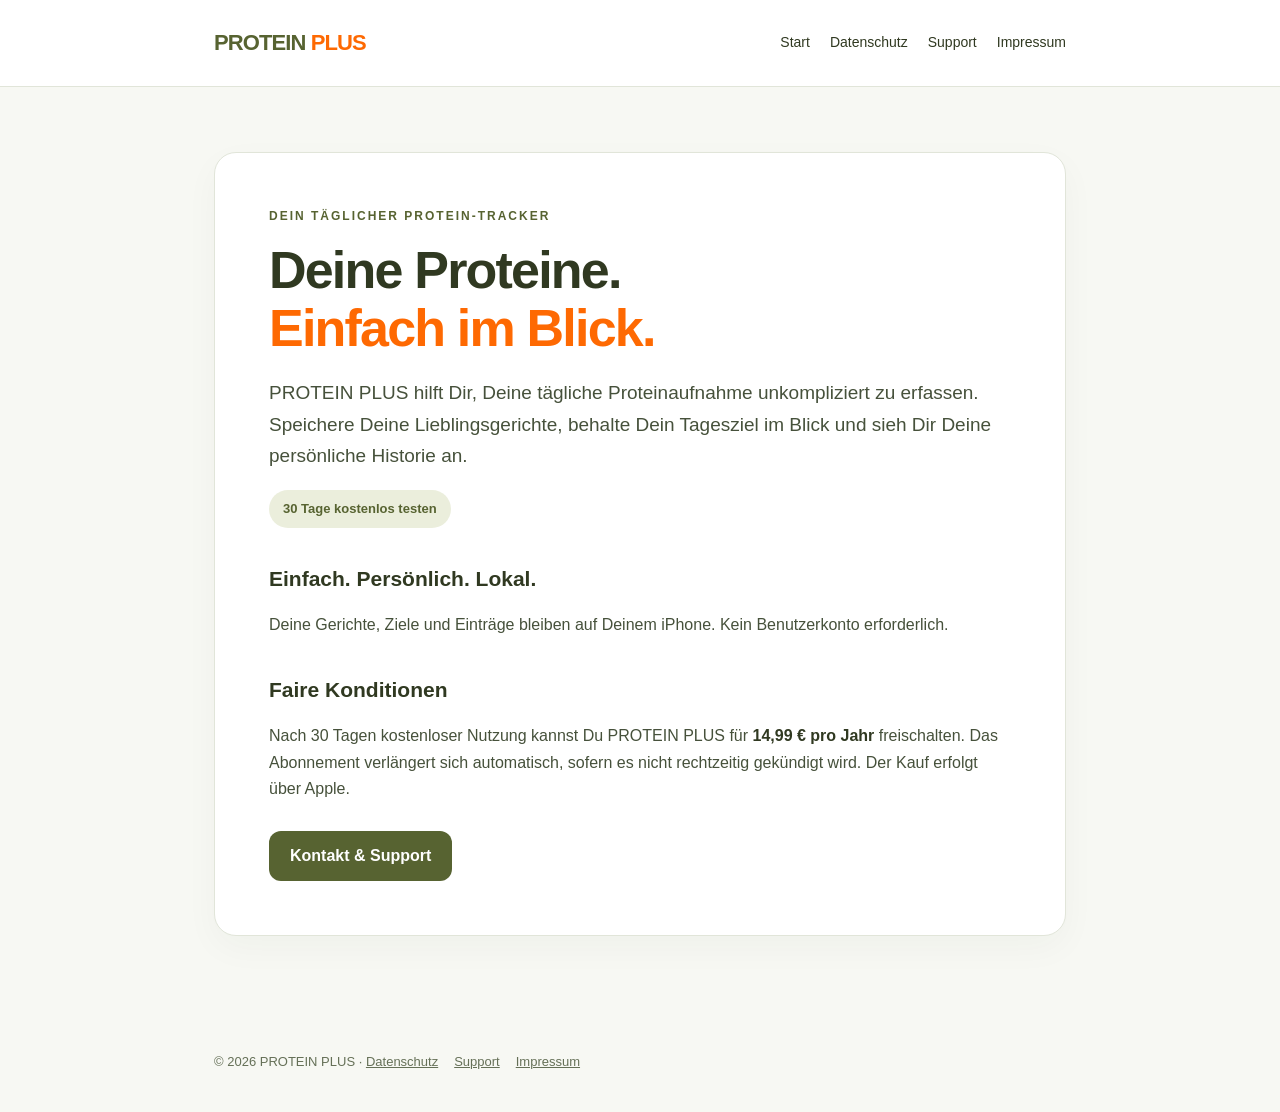
==== index.html @ f5c95c39 "Add files via upload" ====
<!doctype html><html lang="de"><head><meta charset="utf-8"><meta name="viewport" content="width=device-width,initial-scale=1"><meta name="color-scheme" content="light"><meta name="description" content="PROTEIN PLUS – Proteinaufnahme einfach erfassen."><title>Start | PROTEIN PLUS</title><link rel="stylesheet" href="style.css"></head><body><header><div class="wrap nav"><a class="brand" href="index.html">PROTEIN <span>PLUS</span></a><nav aria-label="Navigation"><a href="index.html">Start</a><a href="datenschutz.html">Datenschutz</a><a href="support.html">Support</a><a href="impressum.html">Impressum</a></nav></div></header><main><div class="wrap"><article class="card"><div class="eyebrow">Dein täglicher Protein-Tracker</div><h1>Deine Proteine.<br><span class="accent">Einfach im Blick.</span></h1><p class="lead">PROTEIN PLUS hilft Dir, Deine tägliche Proteinaufnahme unkompliziert zu erfassen. Speichere Deine Lieblingsgerichte, behalte Dein Tagesziel im Blick und sieh Dir Deine persönliche Historie an.</p><span class="pill">30 Tage kostenlos testen</span><h2>Einfach. Persönlich. Lokal.</h2><p>Deine Gerichte, Ziele und Einträge bleiben auf Deinem iPhone. Kein Benutzerkonto erforderlich.</p><h2>Faire Konditionen</h2><p>Nach 30 Tagen kostenloser Nutzung kannst Du PROTEIN PLUS für <strong>14,99 € pro Jahr</strong> freischalten. Das Abonnement verlängert sich automatisch, sofern es nicht rechtzeitig gekündigt wird. Der Kauf erfolgt über Apple.</p><a class="button" href="support.html">Kontakt & Support</a></article></div></main><footer><div class="wrap">© 2026 PROTEIN PLUS · <a href="datenschutz.html">Datenschutz</a><a href="support.html">Support</a><a href="impressum.html">Impressum</a></div></footer></body></html>
---- style.css ----
:root{--green:#576331;--orange:#FE6902;--ink:#303921;--muted:#657057;--bg:#F7F8F3;--line:#E1E5D9}*{box-sizing:border-box}body{margin:0;font-family:-apple-system,BlinkMacSystemFont,"Helvetica Neue",Arial,sans-serif;background:var(--bg);color:var(--ink);line-height:1.65}header{background:#fff;border-bottom:1px solid var(--line)}.wrap{max-width:900px;margin:auto;padding:0 24px}.nav{display:flex;justify-content:space-between;align-items:center;gap:18px;min-height:86px;flex-wrap:wrap}.brand{font-size:22px;font-weight:850;letter-spacing:-.9px;color:var(--green);text-decoration:none}.brand span{color:var(--orange)}nav{display:flex;gap:20px;flex-wrap:wrap}nav a{font-size:14px;color:var(--ink);text-decoration:none}nav a:hover{color:var(--green)}main{padding:65px 0 90px}.eyebrow{color:var(--green);text-transform:uppercase;font-size:12px;font-weight:800;letter-spacing:2px}.card{background:white;border:1px solid var(--line);border-radius:22px;padding:clamp(25px,5vw,54px);box-shadow:0 12px 35px #17312809}h1{font-size:clamp(34px,5vw,52px);line-height:1.12;letter-spacing:-1.8px;margin:14px 0 20px}h2{font-size:21px;margin:34px 0 9px}p,li{color:#46513B}strong{color:var(--ink)}.lead{font-size:19px}.accent{color:var(--orange)}a{color:var(--green)}.pill{display:inline-block;background:#EBEEDC;color:var(--green);padding:8px 14px;border-radius:999px;font-weight:750;font-size:13px}.button{display:inline-block;background:var(--green);color:white;text-decoration:none;padding:12px 21px;border-radius:12px;font-weight:700;margin-top:12px}.rule{height:1px;background:var(--line);margin:30px 0}footer{padding:25px 0 40px;color:var(--muted);font-size:13px}footer a{margin-right:16px;color:var(--muted)}.note{padding:18px;background:#FFF1E5;border-left:4px solid var(--orange);border-radius:8px} @media(max-width:600px){.nav{padding:18px 0}main{padding-top:30px}nav{gap:13px}}
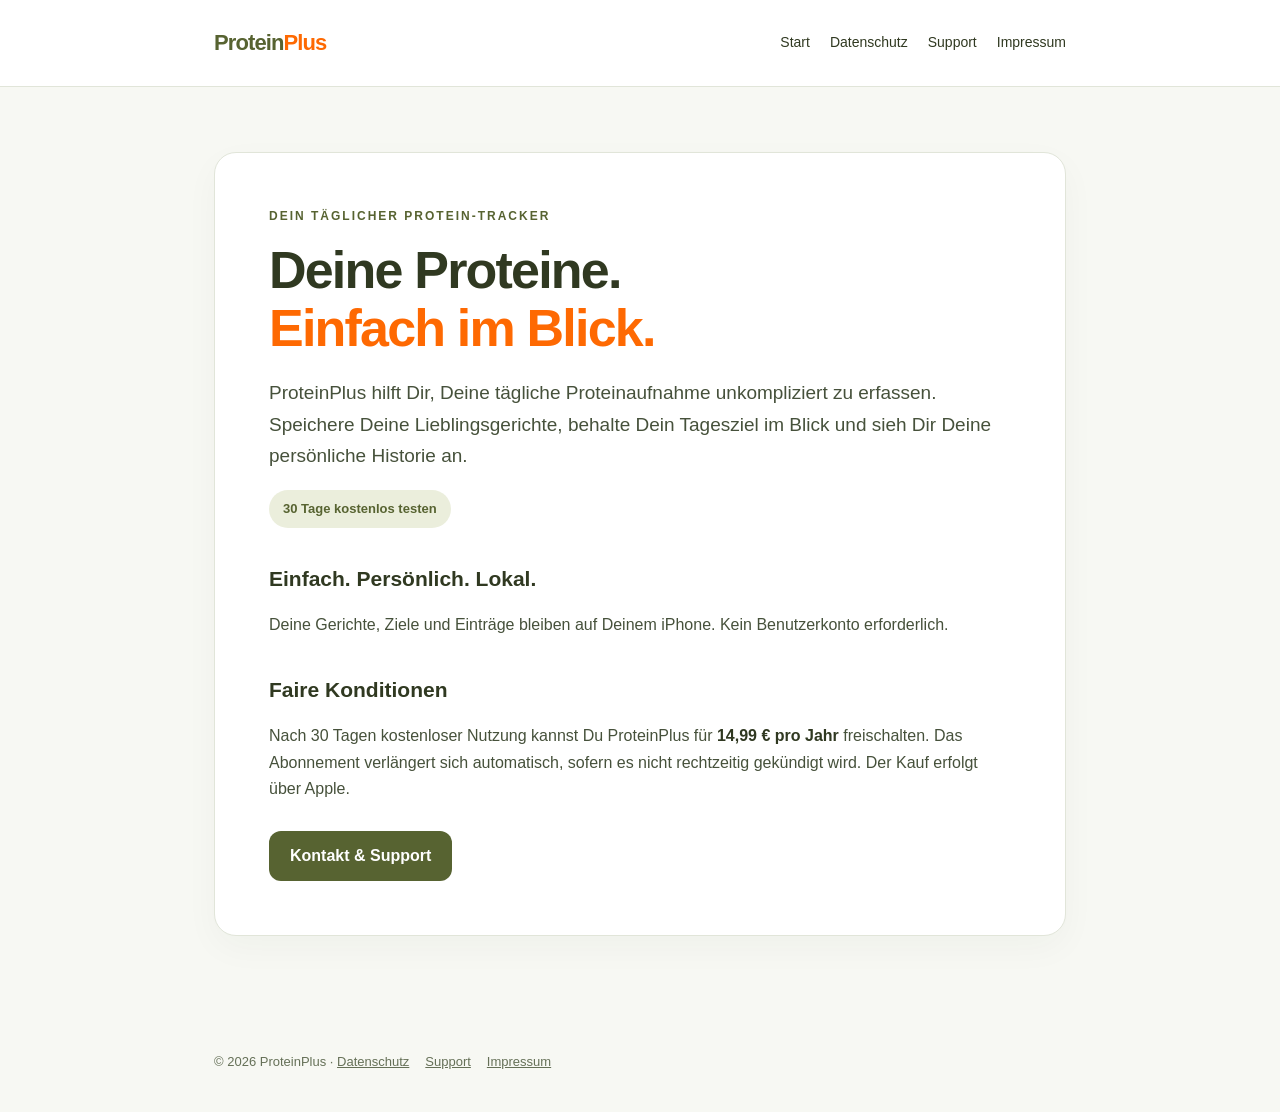
==== commit d40b7867: "Use ProteinPlus branding consistently" ====
--- a/index.html
+++ b/index.html
@@ -1 +1 @@
-<!doctype html><html lang="de"><head><meta charset="utf-8"><meta name="viewport" content="width=device-width,initial-scale=1"><meta name="color-scheme" content="light"><meta name="description" content="PROTEIN PLUS – Proteinaufnahme einfach erfassen."><title>Start | PROTEIN PLUS</title><link rel="stylesheet" href="style.css"></head><body><header><div class="wrap nav"><a class="brand" href="index.html">PROTEIN <span>PLUS</span></a><nav aria-label="Navigation"><a href="index.html">Start</a><a href="datenschutz.html">Datenschutz</a><a href="support.html">Support</a><a href="impressum.html">Impressum</a></nav></div></header><main><div class="wrap"><article class="card"><div class="eyebrow">Dein täglicher Protein-Tracker</div><h1>Deine Proteine.<br><span class="accent">Einfach im Blick.</span></h1><p class="lead">PROTEIN PLUS hilft Dir, Deine tägliche Proteinaufnahme unkompliziert zu erfassen. Speichere Deine Lieblingsgerichte, behalte Dein Tagesziel im Blick und sieh Dir Deine persönliche Historie an.</p><span class="pill">30 Tage kostenlos testen</span><h2>Einfach. Persönlich. Lokal.</h2><p>Deine Gerichte, Ziele und Einträge bleiben auf Deinem iPhone. Kein Benutzerkonto erforderlich.</p><h2>Faire Konditionen</h2><p>Nach 30 Tagen kostenloser Nutzung kannst Du PROTEIN PLUS für <strong>14,99 € pro Jahr</strong> freischalten. Das Abonnement verlängert sich automatisch, sofern es nicht rechtzeitig gekündigt wird. Der Kauf erfolgt über Apple.</p><a class="button" href="support.html">Kontakt & Support</a></article></div></main><footer><div class="wrap">© 2026 PROTEIN PLUS · <a href="datenschutz.html">Datenschutz</a><a href="support.html">Support</a><a href="impressum.html">Impressum</a></div></footer></body></html>+<!doctype html><html lang="de"><head><meta charset="utf-8"><meta name="viewport" content="width=device-width,initial-scale=1"><meta name="color-scheme" content="light"><meta name="description" content="ProteinPlus – Proteinaufnahme einfach erfassen."><title>Start | ProteinPlus</title><link rel="stylesheet" href="style.css"></head><body><header><div class="wrap nav"><a class="brand" href="index.html">Protein<span>Plus</span></a><nav aria-label="Navigation"><a href="index.html">Start</a><a href="datenschutz.html">Datenschutz</a><a href="support.html">Support</a><a href="impressum.html">Impressum</a></nav></div></header><main><div class="wrap"><article class="card"><div class="eyebrow">Dein täglicher Protein-Tracker</div><h1>Deine Proteine.<br><span class="accent">Einfach im Blick.</span></h1><p class="lead">ProteinPlus hilft Dir, Deine tägliche Proteinaufnahme unkompliziert zu erfassen. Speichere Deine Lieblingsgerichte, behalte Dein Tagesziel im Blick und sieh Dir Deine persönliche Historie an.</p><span class="pill">30 Tage kostenlos testen</span><h2>Einfach. Persönlich. Lokal.</h2><p>Deine Gerichte, Ziele und Einträge bleiben auf Deinem iPhone. Kein Benutzerkonto erforderlich.</p><h2>Faire Konditionen</h2><p>Nach 30 Tagen kostenloser Nutzung kannst Du ProteinPlus für <strong>14,99 € pro Jahr</strong> freischalten. Das Abonnement verlängert sich automatisch, sofern es nicht rechtzeitig gekündigt wird. Der Kauf erfolgt über Apple.</p><a class="button" href="support.html">Kontakt & Support</a></article></div></main><footer><div class="wrap">© 2026 ProteinPlus · <a href="datenschutz.html">Datenschutz</a><a href="support.html">Support</a><a href="impressum.html">Impressum</a></div></footer></body></html>
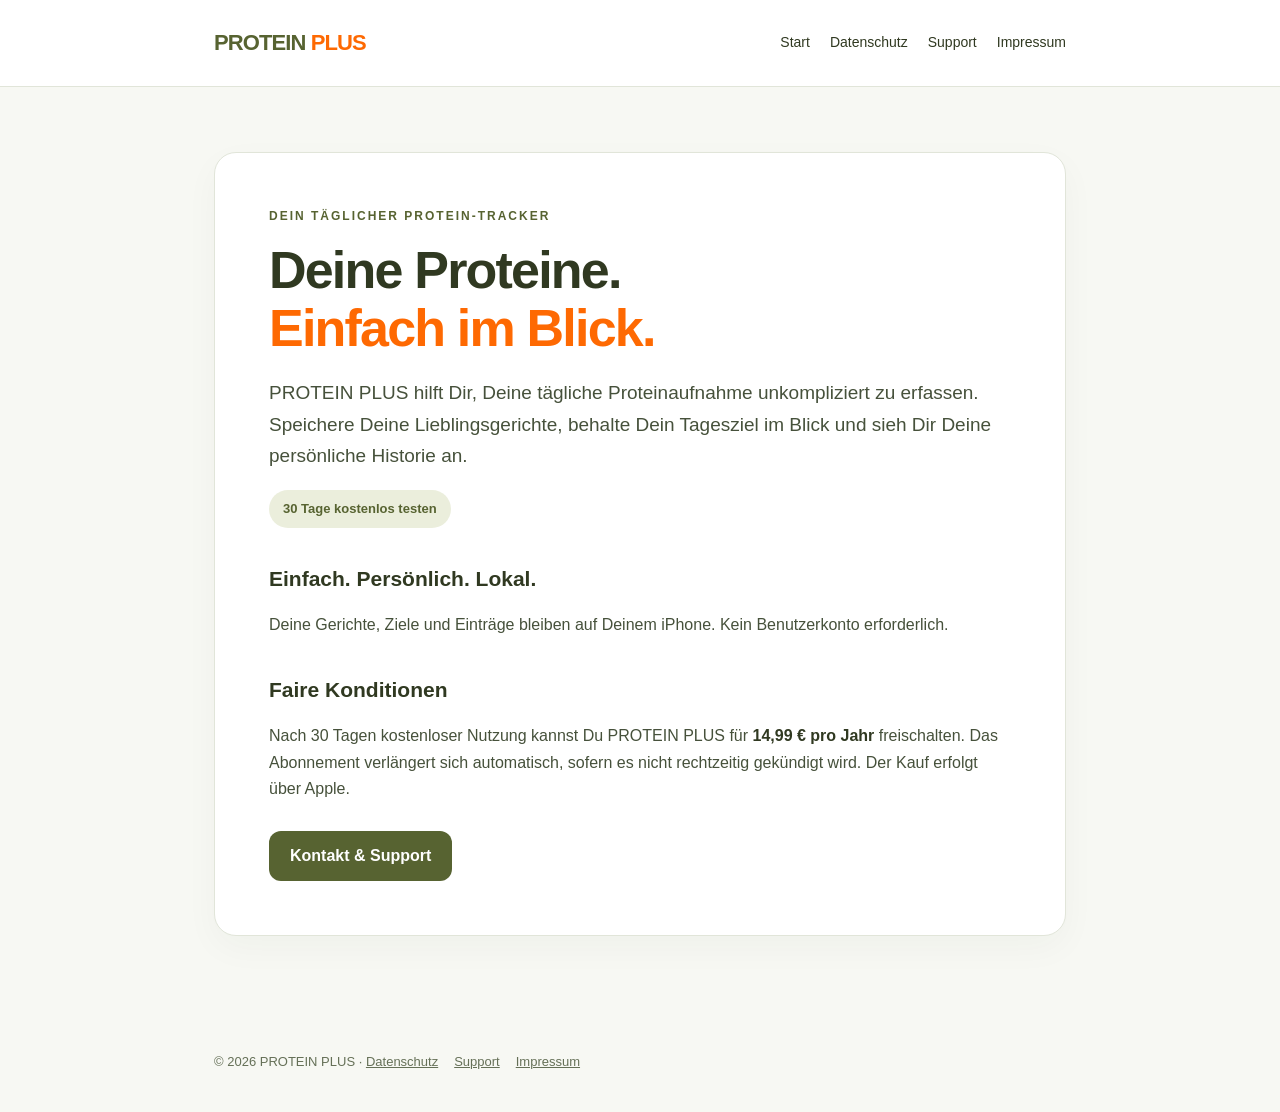
==== commit 810fcef6: "Restore PROTEIN PLUS public brand spelling" ====
--- a/index.html
+++ b/index.html
@@ -1 +1 @@
-<!doctype html><html lang="de"><head><meta charset="utf-8"><meta name="viewport" content="width=device-width,initial-scale=1"><meta name="color-scheme" content="light"><meta name="description" content="ProteinPlus – Proteinaufnahme einfach erfassen."><title>Start | ProteinPlus</title><link rel="stylesheet" href="style.css"></head><body><header><div class="wrap nav"><a class="brand" href="index.html">Protein<span>Plus</span></a><nav aria-label="Navigation"><a href="index.html">Start</a><a href="datenschutz.html">Datenschutz</a><a href="support.html">Support</a><a href="impressum.html">Impressum</a></nav></div></header><main><div class="wrap"><article class="card"><div class="eyebrow">Dein täglicher Protein-Tracker</div><h1>Deine Proteine.<br><span class="accent">Einfach im Blick.</span></h1><p class="lead">ProteinPlus hilft Dir, Deine tägliche Proteinaufnahme unkompliziert zu erfassen. Speichere Deine Lieblingsgerichte, behalte Dein Tagesziel im Blick und sieh Dir Deine persönliche Historie an.</p><span class="pill">30 Tage kostenlos testen</span><h2>Einfach. Persönlich. Lokal.</h2><p>Deine Gerichte, Ziele und Einträge bleiben auf Deinem iPhone. Kein Benutzerkonto erforderlich.</p><h2>Faire Konditionen</h2><p>Nach 30 Tagen kostenloser Nutzung kannst Du ProteinPlus für <strong>14,99 € pro Jahr</strong> freischalten. Das Abonnement verlängert sich automatisch, sofern es nicht rechtzeitig gekündigt wird. Der Kauf erfolgt über Apple.</p><a class="button" href="support.html">Kontakt & Support</a></article></div></main><footer><div class="wrap">© 2026 ProteinPlus · <a href="datenschutz.html">Datenschutz</a><a href="support.html">Support</a><a href="impressum.html">Impressum</a></div></footer></body></html>+<!doctype html><html lang="de"><head><meta charset="utf-8"><meta name="viewport" content="width=device-width,initial-scale=1"><meta name="color-scheme" content="light"><meta name="description" content="PROTEIN PLUS – Proteinaufnahme einfach erfassen."><title>Start | PROTEIN PLUS</title><link rel="stylesheet" href="style.css"></head><body><header><div class="wrap nav"><a class="brand" href="index.html">PROTEIN <span>PLUS</span></a><nav aria-label="Navigation"><a href="index.html">Start</a><a href="datenschutz.html">Datenschutz</a><a href="support.html">Support</a><a href="impressum.html">Impressum</a></nav></div></header><main><div class="wrap"><article class="card"><div class="eyebrow">Dein täglicher Protein-Tracker</div><h1>Deine Proteine.<br><span class="accent">Einfach im Blick.</span></h1><p class="lead">PROTEIN PLUS hilft Dir, Deine tägliche Proteinaufnahme unkompliziert zu erfassen. Speichere Deine Lieblingsgerichte, behalte Dein Tagesziel im Blick und sieh Dir Deine persönliche Historie an.</p><span class="pill">30 Tage kostenlos testen</span><h2>Einfach. Persönlich. Lokal.</h2><p>Deine Gerichte, Ziele und Einträge bleiben auf Deinem iPhone. Kein Benutzerkonto erforderlich.</p><h2>Faire Konditionen</h2><p>Nach 30 Tagen kostenloser Nutzung kannst Du PROTEIN PLUS für <strong>14,99 € pro Jahr</strong> freischalten. Das Abonnement verlängert sich automatisch, sofern es nicht rechtzeitig gekündigt wird. Der Kauf erfolgt über Apple.</p><a class="button" href="support.html">Kontakt & Support</a></article></div></main><footer><div class="wrap">© 2026 PROTEIN PLUS · <a href="datenschutz.html">Datenschutz</a><a href="support.html">Support</a><a href="impressum.html">Impressum</a></div></footer></body></html>
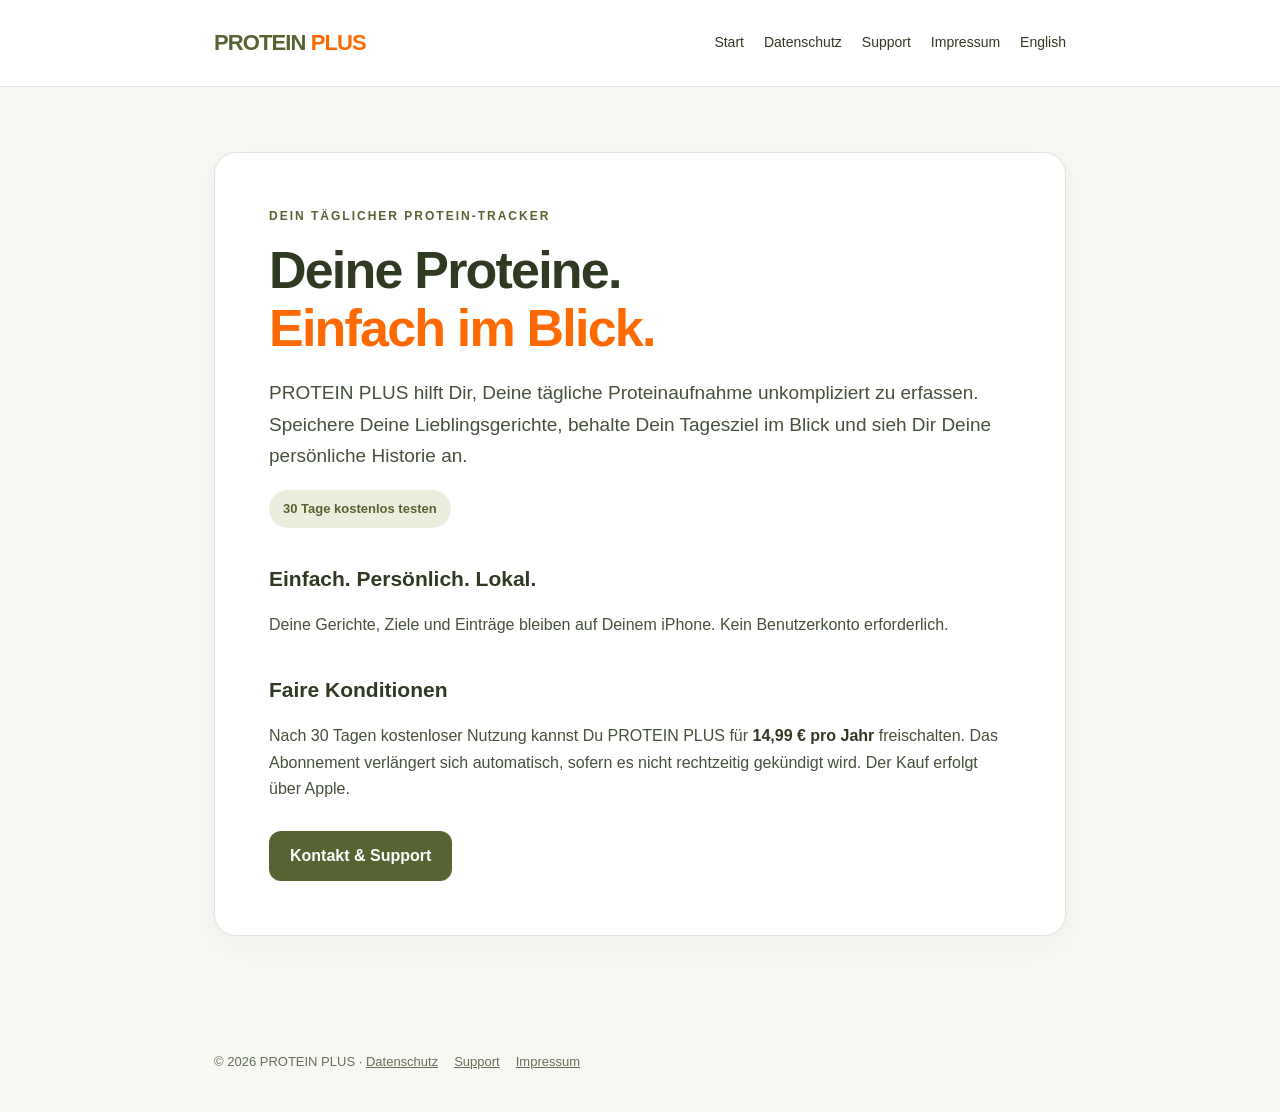
==== commit f6bd135c: "Add English website pages and language navigation Translate support, privacy, home and legal notice." ====
--- a/index.html
+++ b/index.html
@@ -1 +1 @@
-<!doctype html><html lang="de"><head><meta charset="utf-8"><meta name="viewport" content="width=device-width,initial-scale=1"><meta name="color-scheme" content="light"><meta name="description" content="PROTEIN PLUS – Proteinaufnahme einfach erfassen."><title>Start | PROTEIN PLUS</title><link rel="stylesheet" href="style.css"></head><body><header><div class="wrap nav"><a class="brand" href="index.html">PROTEIN <span>PLUS</span></a><nav aria-label="Navigation"><a href="index.html">Start</a><a href="datenschutz.html">Datenschutz</a><a href="support.html">Support</a><a href="impressum.html">Impressum</a></nav></div></header><main><div class="wrap"><article class="card"><div class="eyebrow">Dein täglicher Protein-Tracker</div><h1>Deine Proteine.<br><span class="accent">Einfach im Blick.</span></h1><p class="lead">PROTEIN PLUS hilft Dir, Deine tägliche Proteinaufnahme unkompliziert zu erfassen. Speichere Deine Lieblingsgerichte, behalte Dein Tagesziel im Blick und sieh Dir Deine persönliche Historie an.</p><span class="pill">30 Tage kostenlos testen</span><h2>Einfach. Persönlich. Lokal.</h2><p>Deine Gerichte, Ziele und Einträge bleiben auf Deinem iPhone. Kein Benutzerkonto erforderlich.</p><h2>Faire Konditionen</h2><p>Nach 30 Tagen kostenloser Nutzung kannst Du PROTEIN PLUS für <strong>14,99 € pro Jahr</strong> freischalten. Das Abonnement verlängert sich automatisch, sofern es nicht rechtzeitig gekündigt wird. Der Kauf erfolgt über Apple.</p><a class="button" href="support.html">Kontakt & Support</a></article></div></main><footer><div class="wrap">© 2026 PROTEIN PLUS · <a href="datenschutz.html">Datenschutz</a><a href="support.html">Support</a><a href="impressum.html">Impressum</a></div></footer></body></html>+<!doctype html><html lang="de"><head><meta charset="utf-8"><meta name="viewport" content="width=device-width,initial-scale=1"><meta name="color-scheme" content="light"><meta name="description" content="PROTEIN PLUS – Proteinaufnahme einfach erfassen."><title>Start | PROTEIN PLUS</title><link rel="stylesheet" href="style.css"></head><body><header><div class="wrap nav"><a class="brand" href="index.html">PROTEIN <span>PLUS</span></a><nav aria-label="Navigation"><a href="index.html">Start</a><a href="datenschutz.html">Datenschutz</a><a href="support.html">Support</a><a href="impressum.html">Impressum</a><a href="index-en.html" hreflang="en" lang="en" aria-label="Read this page in English">English</a></nav></div></header><main><div class="wrap"><article class="card"><div class="eyebrow">Dein täglicher Protein-Tracker</div><h1>Deine Proteine.<br><span class="accent">Einfach im Blick.</span></h1><p class="lead">PROTEIN PLUS hilft Dir, Deine tägliche Proteinaufnahme unkompliziert zu erfassen. Speichere Deine Lieblingsgerichte, behalte Dein Tagesziel im Blick und sieh Dir Deine persönliche Historie an.</p><span class="pill">30 Tage kostenlos testen</span><h2>Einfach. Persönlich. Lokal.</h2><p>Deine Gerichte, Ziele und Einträge bleiben auf Deinem iPhone. Kein Benutzerkonto erforderlich.</p><h2>Faire Konditionen</h2><p>Nach 30 Tagen kostenloser Nutzung kannst Du PROTEIN PLUS für <strong>14,99 € pro Jahr</strong> freischalten. Das Abonnement verlängert sich automatisch, sofern es nicht rechtzeitig gekündigt wird. Der Kauf erfolgt über Apple.</p><a class="button" href="support.html">Kontakt & Support</a></article></div></main><footer><div class="wrap">© 2026 PROTEIN PLUS · <a href="datenschutz.html">Datenschutz</a><a href="support.html">Support</a><a href="impressum.html">Impressum</a></div></footer></body></html>
